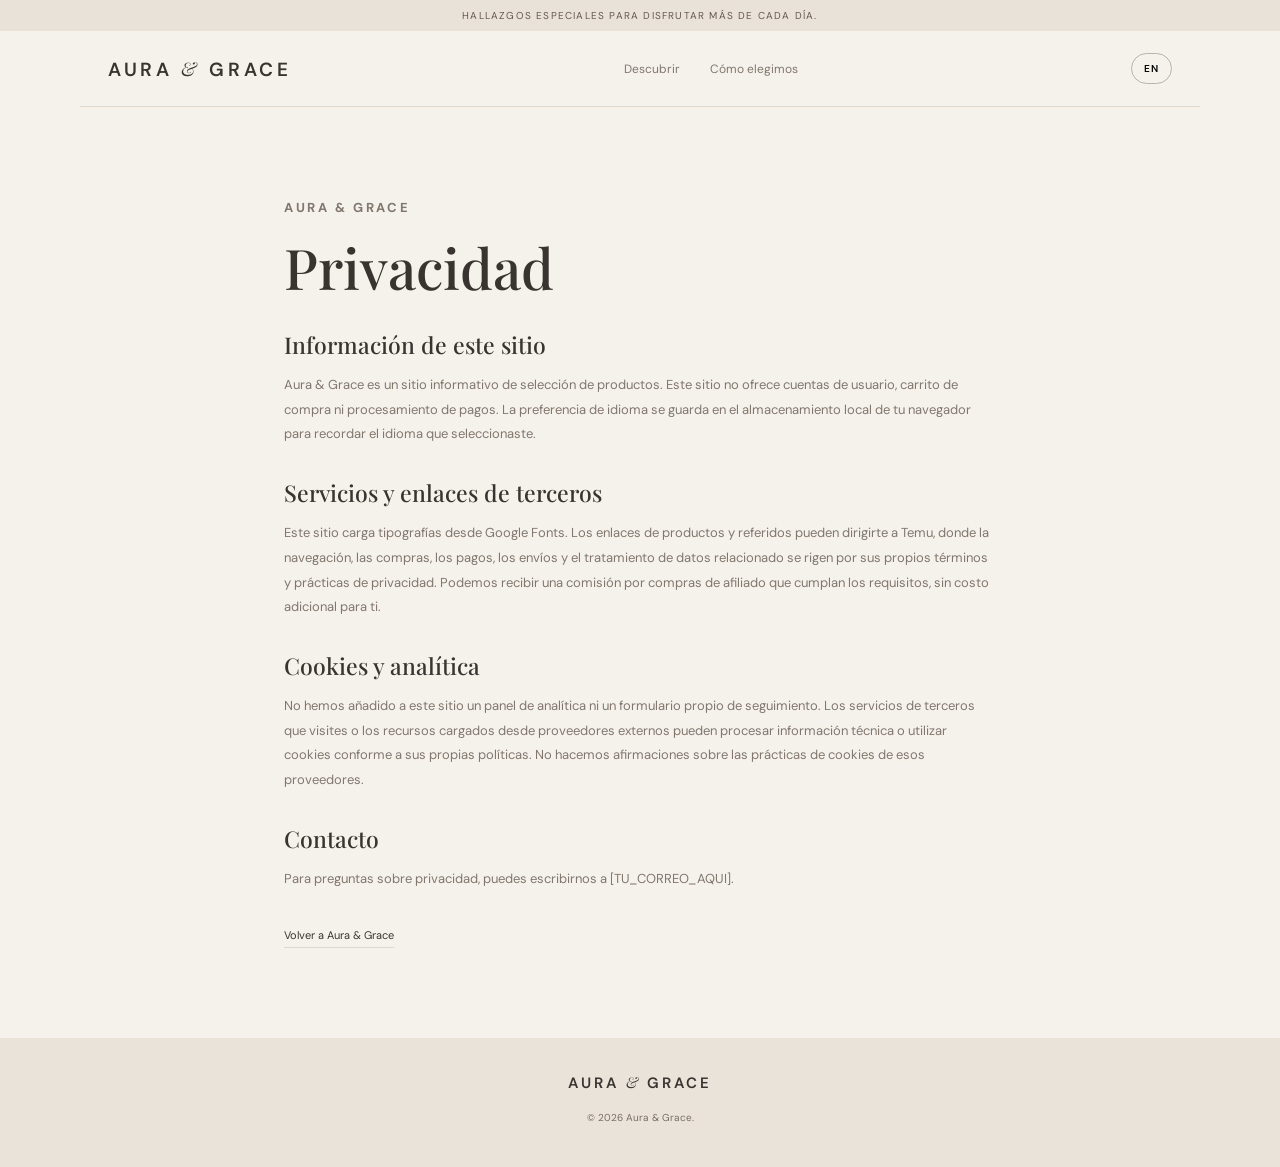
==== privacy.html @ 73d1ac17 "Add bilingual privacy information page" ====
<!doctype html>
<html lang="es">
<head>
  <meta charset="utf-8">
  <meta name="viewport" content="width=device-width, initial-scale=1">
  <meta name="theme-color" content="#f4f0e9">
  <meta name="description" content="Aura & Grace privacy information.">
  <meta property="og:title" content="Privacy | Aura & Grace">
  <meta property="og:description" content="How Aura & Grace handles information and links to external services.">
  <meta property="og:type" content="website">
  <meta name="twitter:card" content="summary">
  <meta name="twitter:title" content="Privacy | Aura & Grace">
  <meta name="twitter:description" content="How Aura & Grace handles information and links to external services.">
  <title>Privacy | Aura & Grace</title>
  <link rel="preconnect" href="https://fonts.googleapis.com">
  <link rel="preconnect" href="https://fonts.gstatic.com" crossorigin>
  <link href="https://fonts.googleapis.com/css2?family=DM+Sans:wght@400;500;600;700&family=Playfair+Display:wght@500;600&display=swap" rel="stylesheet">
  <link rel="stylesheet" href="styles.css">
  <style>
    .privacy-page{max-width:760px;margin:0 auto;padding:76px 24px 90px}
    .privacy-page h1{font:500 clamp(38px,6vw,56px)/1.15 var(--serif);margin:14px 0 28px}
    .privacy-page h2{font:500 23px var(--serif);margin:30px 0 8px}
    .privacy-page p{font-size:13px;line-height:1.9;color:var(--muted)}
    .privacy-page a{color:var(--ink)}
    .privacy-back{display:inline-block;margin-top:24px;text-decoration:none;border-bottom:1px solid var(--line);padding-bottom:5px;font-size:11px}
  </style>
</head>
<body>
  <div class="announcement" data-i18n="announcement">Thoughtful finds for a more beautiful everyday.</div>
  <header class="site-header">
    <a class="wordmark" href="index.html">AURA <span>&</span> GRACE</a>
    <nav class="header-nav" aria-label="Main navigation">
      <a href="index.html#discover" data-i18n="navDiscover">Discover</a>
      <a href="index.html#about" data-i18n="navAbout">How we choose</a>
    </nav>
    <button class="language-toggle" id="languageToggle" type="button" aria-label="Change language">ES</button>
  </header>
  <main class="privacy-page">
    <p class="eyebrow" data-i18n="privacyEyebrow">AURA & GRACE</p>
    <h1 data-i18n="privacyTitle">Privacy</h1>
    <h2 data-i18n="privacyInfoTitle">Information on this website</h2>
    <p data-i18n="privacyInfo">Aura & Grace is an informational product-curation website. This site does not provide user accounts, checkout, or payment processing. The language preference is stored in your browser using local storage so the site can remember your selected language.</p>
    <h2 data-i18n="privacyThirdTitle">Third-party services and links</h2>
    <p data-i18n="privacyThird">This website loads fonts from Google Fonts. Product and referral links may take you to Temu, where browsing, purchases, payments, shipping, and related data handling are governed by Temu's own terms and privacy practices. We may earn a commission from qualifying affiliate purchases at no extra cost to you.</p>
    <h2 data-i18n="privacyCookiesTitle">Cookies and analytics</h2>
    <p data-i18n="privacyCookies">We have not added an analytics dashboard or a first-party tracking form to this website. Third-party services you visit or resources loaded from external providers may process technical information or use cookies under their own policies. We do not make claims about the cookie practices of those providers.</p>
    <h2 data-i18n="privacyContactTitle">Contact</h2>
    <p><span data-i18n="privacyContact">For privacy questions, contact us at</span> [TU_CORREO_AQUI].</p>
    <a class="privacy-back" href="index.html" data-i18n="privacyBack">Back to Aura & Grace</a>
  </main>
  <footer class="site-footer">
    <a class="footer-brand" href="index.html">AURA <span>&</span> GRACE</a>
    <p>© <span id="year"></span> Aura & Grace.</p>
  </footer>
  <script>
    const privacyTranslations = {
      en: {
        announcement:"Thoughtful finds for a more beautiful everyday.", navDiscover:"Discover", navAbout:"How we choose",
        privacyEyebrow:"AURA & GRACE", privacyTitle:"Privacy",
        privacyInfoTitle:"Information on this website",
        privacyInfo:"Aura & Grace is an informational product-curation website. This site does not provide user accounts, checkout, or payment processing. The language preference is stored in your browser using local storage so the site can remember your selected language.",
        privacyThirdTitle:"Third-party services and links",
        privacyThird:"This website loads fonts from Google Fonts. Product and referral links may take you to Temu, where browsing, purchases, payments, shipping, and related data handling are governed by Temu's own terms and privacy practices. We may earn a commission from qualifying affiliate purchases at no extra cost to you.",
        privacyCookiesTitle:"Cookies and analytics",
        privacyCookies:"We have not added an analytics dashboard or a first-party tracking form to this website. Third-party services you visit or resources loaded from external providers may process technical information or use cookies under their own policies. We do not make claims about the cookie practices of those providers.",
        privacyContactTitle:"Contact", privacyContact:"For privacy questions, contact us at",
        privacyBack:"Back to Aura & Grace"
      },
      es: {
        announcement:"Hallazgos especiales para disfrutar más de cada día.", navDiscover:"Descubrir", navAbout:"Cómo elegimos",
        privacyEyebrow:"AURA & GRACE", privacyTitle:"Privacidad",
        privacyInfoTitle:"Información de este sitio",
        privacyInfo:"Aura & Grace es un sitio informativo de selección de productos. Este sitio no ofrece cuentas de usuario, carrito de compra ni procesamiento de pagos. La preferencia de idioma se guarda en el almacenamiento local de tu navegador para recordar el idioma que seleccionaste.",
        privacyThirdTitle:"Servicios y enlaces de terceros",
        privacyThird:"Este sitio carga tipografías desde Google Fonts. Los enlaces de productos y referidos pueden dirigirte a Temu, donde la navegación, las compras, los pagos, los envíos y el tratamiento de datos relacionado se rigen por sus propios términos y prácticas de privacidad. Podemos recibir una comisión por compras de afiliado que cumplan los requisitos, sin costo adicional para ti.",
        privacyCookiesTitle:"Cookies y analítica",
        privacyCookies:"No hemos añadido a este sitio un panel de analítica ni un formulario propio de seguimiento. Los servicios de terceros que visites o los recursos cargados desde proveedores externos pueden procesar información técnica o utilizar cookies conforme a sus propias políticas. No hacemos afirmaciones sobre las prácticas de cookies de esos proveedores.",
        privacyContactTitle:"Contacto", privacyContact:"Para preguntas sobre privacidad, puedes escribirnos a",
        privacyBack:"Volver a Aura & Grace"
      }
    };
    let language = localStorage.getItem("ag-language") || "es";
    function applyPrivacyLanguage(){
      document.documentElement.lang=language;
      document.querySelectorAll("[data-i18n]").forEach(el=>{
        const key=el.dataset.i18n;
        if(privacyTranslations[language][key]) el.textContent=privacyTranslations[language][key];
      });
      document.getElementById("languageToggle").textContent=language==="en"?"ES":"EN";
    }
    document.getElementById("languageToggle").addEventListener("click",()=>{
      language=language==="en"?"es":"en";
      localStorage.setItem("ag-language",language);
      applyPrivacyLanguage();
    });
    document.getElementById("year").textContent=new Date().getFullYear();
    applyPrivacyLanguage();
  </script>
</body>
</html>
---- styles.css ----
:root {
  --paper: #f5f2ec;
  --cream: #ebe5dc;
  --ink: #39342f;
  --muted: #81776d;
  --line: #ded7cd;
  --accent: #665347;
  --white: #fffdfa;
  --serif: "Playfair Display", Georgia, serif;
  --sans: "DM Sans", Arial, sans-serif;
}

* { box-sizing: border-box; }
html { scroll-behavior: smooth; }
body { margin: 0; background: var(--paper); color: var(--ink); font-family: var(--sans); -webkit-font-smoothing: antialiased; }
a { color: inherit; }

a:focus-visible, button:focus-visible {
  outline: 2px solid var(--accent);
  outline-offset: 3px;
}

.announcement { padding: 9px 16px; text-align: center; background: #e9e2d8; color: #65594f; font-size: 10px; letter-spacing: .12em; text-transform: uppercase; }
.site-header { height: 76px; max-width: 1120px; margin: auto; padding: 0 28px; display: flex; align-items: center; justify-content: space-between; border-bottom: 1px solid var(--line); }
.wordmark, .footer-brand { text-decoration: none; font-size: 19px; letter-spacing: .19em; font-weight: 600; }
.wordmark span, .footer-brand span { font-family: var(--serif); font-weight: 400; font-style: italic; }
.header-nav { display: flex; gap: 30px; }
.header-nav a { text-decoration: none; font-size: 12px; color: var(--muted); }
.header-nav a:hover, .text-link:hover { color: var(--accent); }
.language-toggle { border: 1px solid #bdb2a6; background: transparent; border-radius: 30px; padding: 8px 12px; font: 600 10px var(--sans); letter-spacing: .08em; cursor: pointer; }
.intro { max-width: 780px; margin: 0 auto; padding: 94px 24px 86px; text-align: center; }
.eyebrow { font-size: 9px; letter-spacing: .2em; color: var(--muted); font-weight: 700; }
.intro h1 { font: 500 clamp(42px, 7vw, 76px)/1.08 var(--serif); letter-spacing: -.04em; margin: 24px 0 20px; }
.intro h1 em, .brand-note h2 em { font-weight: 500; color: #877568; }
.intro-copy { max-width: 440px; margin: 0 auto; color: var(--muted); font-size: 14px; line-height: 1.9; }
.text-link { display: inline-flex; gap: 14px; align-items: center; margin-top: 30px; text-decoration: none; text-transform: uppercase; letter-spacing: .13em; font-size: 10px; font-weight: 700; }

/* NUEVO: Banner de referido */
.referral-banner { max-width: 850px; margin: 0 auto 40px; padding: 20px; background: var(--white); border: 1px solid var(--line); text-align: center; display: flex; flex-direction: column; align-items: center; gap: 15px; }
.referral-banner p { margin: 0; font-size: 12px; color: var(--ink); letter-spacing: 0.05em; }
.referral-btn { background: var(--accent); color: var(--white); text-decoration: none; padding: 10px 20px; font-size: 11px; font-weight: 700; text-transform: uppercase; letter-spacing: 0.1em; transition: background 0.2s; }
.referral-btn:hover { background: var(--ink); }

.section-wrap { max-width: 850px; margin: 0 auto; padding: 0 24px; }
.catalog { padding-bottom: 40px; } /* Reducido para dar espacio a la sección de Apps */
.apps { padding-bottom: 92px; }
.section-heading { display: flex; align-items: end; justify-content: space-between; margin-bottom: 25px; padding-bottom: 16px; border-bottom: 1px solid var(--line); }
.section-heading h2, .social h2 { font: 500 32px var(--serif); margin: 7px 0 0; }
.section-heading>p { font-size: 11px; color: var(--muted); }

.product-list { display: grid; gap: 16px; }

/* NUEVO: Estilos de agrupación por categoría */
.category-group { margin-bottom: 30px; }
.category-title { font: 500 20px var(--serif); margin: 0 0 15px 0; padding-bottom: 8px; border-bottom: 1px dashed var(--line); color: var(--accent); text-transform: capitalize; }
.category-products { display: grid; gap: 16px; }

.product-card { display: grid; grid-template-columns: minmax(180px, 38%) 1fr; gap: 25px; background: var(--white); padding: 13px; border: 1px solid #e8e2d9; }
.product-image { position: relative; display: block; min-height: 210px; aspect-ratio: 4/3; background: #e9e3da; overflow: hidden; }
.product-image img { width: 100%; height: 100%; position: absolute; inset: 0; object-fit: cover; transition: transform .5s; }
.product-image:hover img { transform: scale(1.035); }
.image-fallback { display: none; position: absolute; inset: 0; align-items: center; justify-content: center; font: italic 30px var(--serif); color: #a89b8e; }
.image-missing .image-fallback { display: flex; }
.product-info { padding: 12px 16px 10px 0; display: flex; flex-direction: column; align-items: flex-start; }
.product-index { font-size: 9px; text-transform: uppercase; letter-spacing: .14em; color: #9a8878; margin: 0 0 8px; }
.product-index span { padding: 0 5px; }
.product-info h3 { font: 500 24px/1.25 var(--serif); margin: 0 0 9px; }
.product-description { font-size: 12px; line-height: 1.7; color: var(--muted); margin: 0 0 15px; max-width: 390px; }
.product-price { font-size: 12px; margin: 0 0 3px; }
.product-price span { font-size: 10px; color: var(--muted); margin-right: 7px; }
.product-price strong { font-weight: 600; }
.price-note { font-size: 10px; color: #94897f; margin: 0 0 15px; }
.buy-link { display: flex; justify-content: space-between; align-items: center; gap: 24px; margin-top: auto; background: var(--ink); color: #fffdfa; text-decoration: none; padding: 12px 15px; min-width: 170px; font-size: 10px; letter-spacing: .14em; font-weight: 700; transition: background .2s; }
.buy-link:hover { background: #786457; }
.brand-note { background: var(--cream); text-align: center; padding: 70px 24px 74px; }
.brand-note h2 { font: 500 clamp(30px, 5vw, 45px)/1.2 var(--serif); margin: 16px 0; }
.brand-note>p:last-child { max-width: 490px; margin: 0 auto; color: #756a60; font-size: 12px; line-height: 1.9; }
.social { text-align: center; padding-top: 72px; padding-bottom: 75px; }
.social h2 { margin: 10px 0; }
.social>p:not(.eyebrow) { color: var(--muted); font-size: 12px; }
.social-links { display: flex; justify-content: center; gap: 12px; flex-wrap: wrap; margin-top: 24px; }
.social-link { border: 1px solid #cfc5ba; padding: 11px 18px; text-decoration: none; font-size: 10px; letter-spacing: .06em; transition: background .2s; }
.social-link:hover { background: var(--cream); }
.site-footer { background: #e9e3da; text-align: center; padding: 34px 24px 24px; }
.footer-brand { font-size: 15px; }
.site-footer p { max-width: 540px; margin: 16px auto; color: #786e65; font-size: 10px; line-height: 1.8; }
.site-footer .copyright { font-size: 9px; margin-top: 24px; }
.loading, .empty { text-align: center; padding: 35px; color: var(--muted); font-size: 12px; }

@media (min-width: 900px) {
  .product-card { grid-template-columns: 270px 1fr; gap: 30px; }
  .product-image { min-height: 220px; }
}

@media (max-width: 600px) {
  .announcement { font-size: 8px; }
  .site-header { height: 65px; padding: 0 17px; }
  .wordmark { font-size: 15px; letter-spacing: .14em; }
  .header-nav { gap: 14px; }
  .header-nav a { font-size: 10px; }
  .intro { padding: 72px 22px 65px; }
  .intro h1 { font-size: 48px; }
  .intro-copy { font-size: 12px; }
  .referral-banner { margin: 0 16px 30px; padding: 15px; }
  .section-wrap { padding-left: 16px; padding-right: 16px; }
  .section-heading { align-items: start; gap: 10px; flex-direction: column; }
  .section-heading h2, .social h2 { font-size: 29px; }
  .section-heading>p { margin: 0; }
  .catalog { padding-bottom: 30px; }
  .apps { padding-bottom: 65px; }
  .category-title { font-size: 18px; }
  .product-card { grid-template-columns: 112px minmax(0, 1fr); gap: 13px; padding: 9px; }
  .product-image { min-height: 112px; aspect-ratio: 1/1; }
  .product-info { padding: 5px 3px 5px 0; }
  .product-info h3 { font-size: 19px; }
  .product-description { font-size: 10px; line-height: 1.55; margin-bottom: 9px; }
  .product-index { font-size: 8px; }
  .product-price { font-size: 11px; }
  .price-note { font-size: 9px; line-height: 1.4; margin-bottom: 10px; }
  .buy-link { min-width: 0; width: 100%; padding: 10px 9px; font-size: 9px; justify-content: center; }
  .brand-note { padding: 58px 22px; }
  .social { padding-top: 58px; padding-bottom: 60px; }
}

@media (prefers-reduced-motion: reduce) {
  html { scroll-behavior: auto; }
  *, *::before, *::after { transition: none !important; }
}


/* Clear affiliate and price disclosures */
.affiliate-intro { max-width: 850px; margin: -28px auto 38px; padding: 0 24px; text-align: center; }
.affiliate-intro p { margin: 0; color: var(--ink); font-size: 12px; line-height: 1.7; }
.product-affiliate-note { margin: 9px 0 0; color: var(--ink); font-size: 11px; line-height: 1.5; font-weight: 600; }
.price-change-note { margin: -1px 0 5px; color: var(--accent); font-size: 10px; line-height: 1.5; }
.footer-contact { overflow-wrap: anywhere; }
.footer-links a { color: var(--ink); text-underline-offset: 3px; }
@media (max-width: 600px) {
  .affiliate-intro { margin: -16px 0 28px; padding: 0 20px; }
  .affiliate-intro p { font-size: 11px; }
  .product-affiliate-note { font-size: 10px; }
  .price-change-note { font-size: 9px; }
}
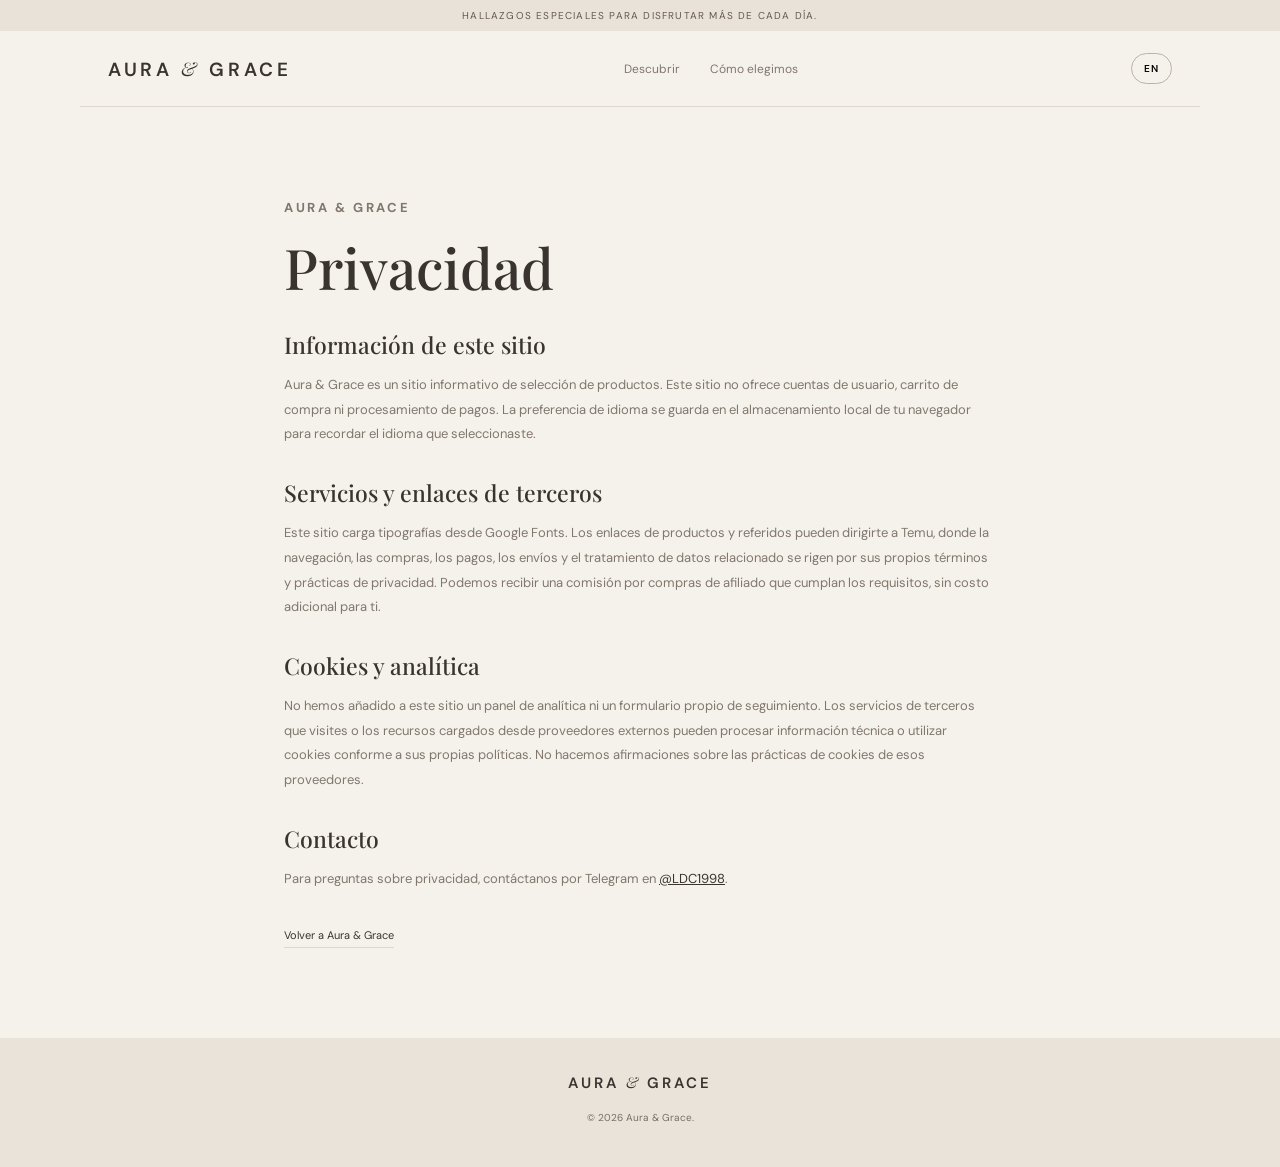
==== commit 268264d8: "Replace privacy contact placeholder with Telegram profile" ====
--- a/privacy.html
+++ b/privacy.html
@@ -45,7 +45,7 @@
     <h2 data-i18n="privacyCookiesTitle">Cookies and analytics</h2>
     <p data-i18n="privacyCookies">We have not added an analytics dashboard or a first-party tracking form to this website. Third-party services you visit or resources loaded from external providers may process technical information or use cookies under their own policies. We do not make claims about the cookie practices of those providers.</p>
     <h2 data-i18n="privacyContactTitle">Contact</h2>
-    <p><span data-i18n="privacyContact">For privacy questions, contact us at</span> [TU_CORREO_AQUI].</p>
+    <p><span data-i18n="privacyContact">For privacy questions, contact us on Telegram at</span> <a href="https://t.me/LDC1998" target="_blank" rel="noopener noreferrer">@LDC1998</a>.</p>
     <a class="privacy-back" href="index.html" data-i18n="privacyBack">Back to Aura & Grace</a>
   </main>
   <footer class="site-footer">
@@ -63,7 +63,7 @@
         privacyThird:"This website loads fonts from Google Fonts. Product and referral links may take you to Temu, where browsing, purchases, payments, shipping, and related data handling are governed by Temu's own terms and privacy practices. We may earn a commission from qualifying affiliate purchases at no extra cost to you.",
         privacyCookiesTitle:"Cookies and analytics",
         privacyCookies:"We have not added an analytics dashboard or a first-party tracking form to this website. Third-party services you visit or resources loaded from external providers may process technical information or use cookies under their own policies. We do not make claims about the cookie practices of those providers.",
-        privacyContactTitle:"Contact", privacyContact:"For privacy questions, contact us at",
+        privacyContactTitle:"Contact", privacyContact:"For privacy questions, contact us on Telegram at",
         privacyBack:"Back to Aura & Grace"
       },
       es: {
@@ -75,7 +75,7 @@
         privacyThird:"Este sitio carga tipografías desde Google Fonts. Los enlaces de productos y referidos pueden dirigirte a Temu, donde la navegación, las compras, los pagos, los envíos y el tratamiento de datos relacionado se rigen por sus propios términos y prácticas de privacidad. Podemos recibir una comisión por compras de afiliado que cumplan los requisitos, sin costo adicional para ti.",
         privacyCookiesTitle:"Cookies y analítica",
         privacyCookies:"No hemos añadido a este sitio un panel de analítica ni un formulario propio de seguimiento. Los servicios de terceros que visites o los recursos cargados desde proveedores externos pueden procesar información técnica o utilizar cookies conforme a sus propias políticas. No hacemos afirmaciones sobre las prácticas de cookies de esos proveedores.",
-        privacyContactTitle:"Contacto", privacyContact:"Para preguntas sobre privacidad, puedes escribirnos a",
+        privacyContactTitle:"Contacto", privacyContact:"Para preguntas sobre privacidad, contáctanos por Telegram en",
         privacyBack:"Volver a Aura & Grace"
       }
     };
